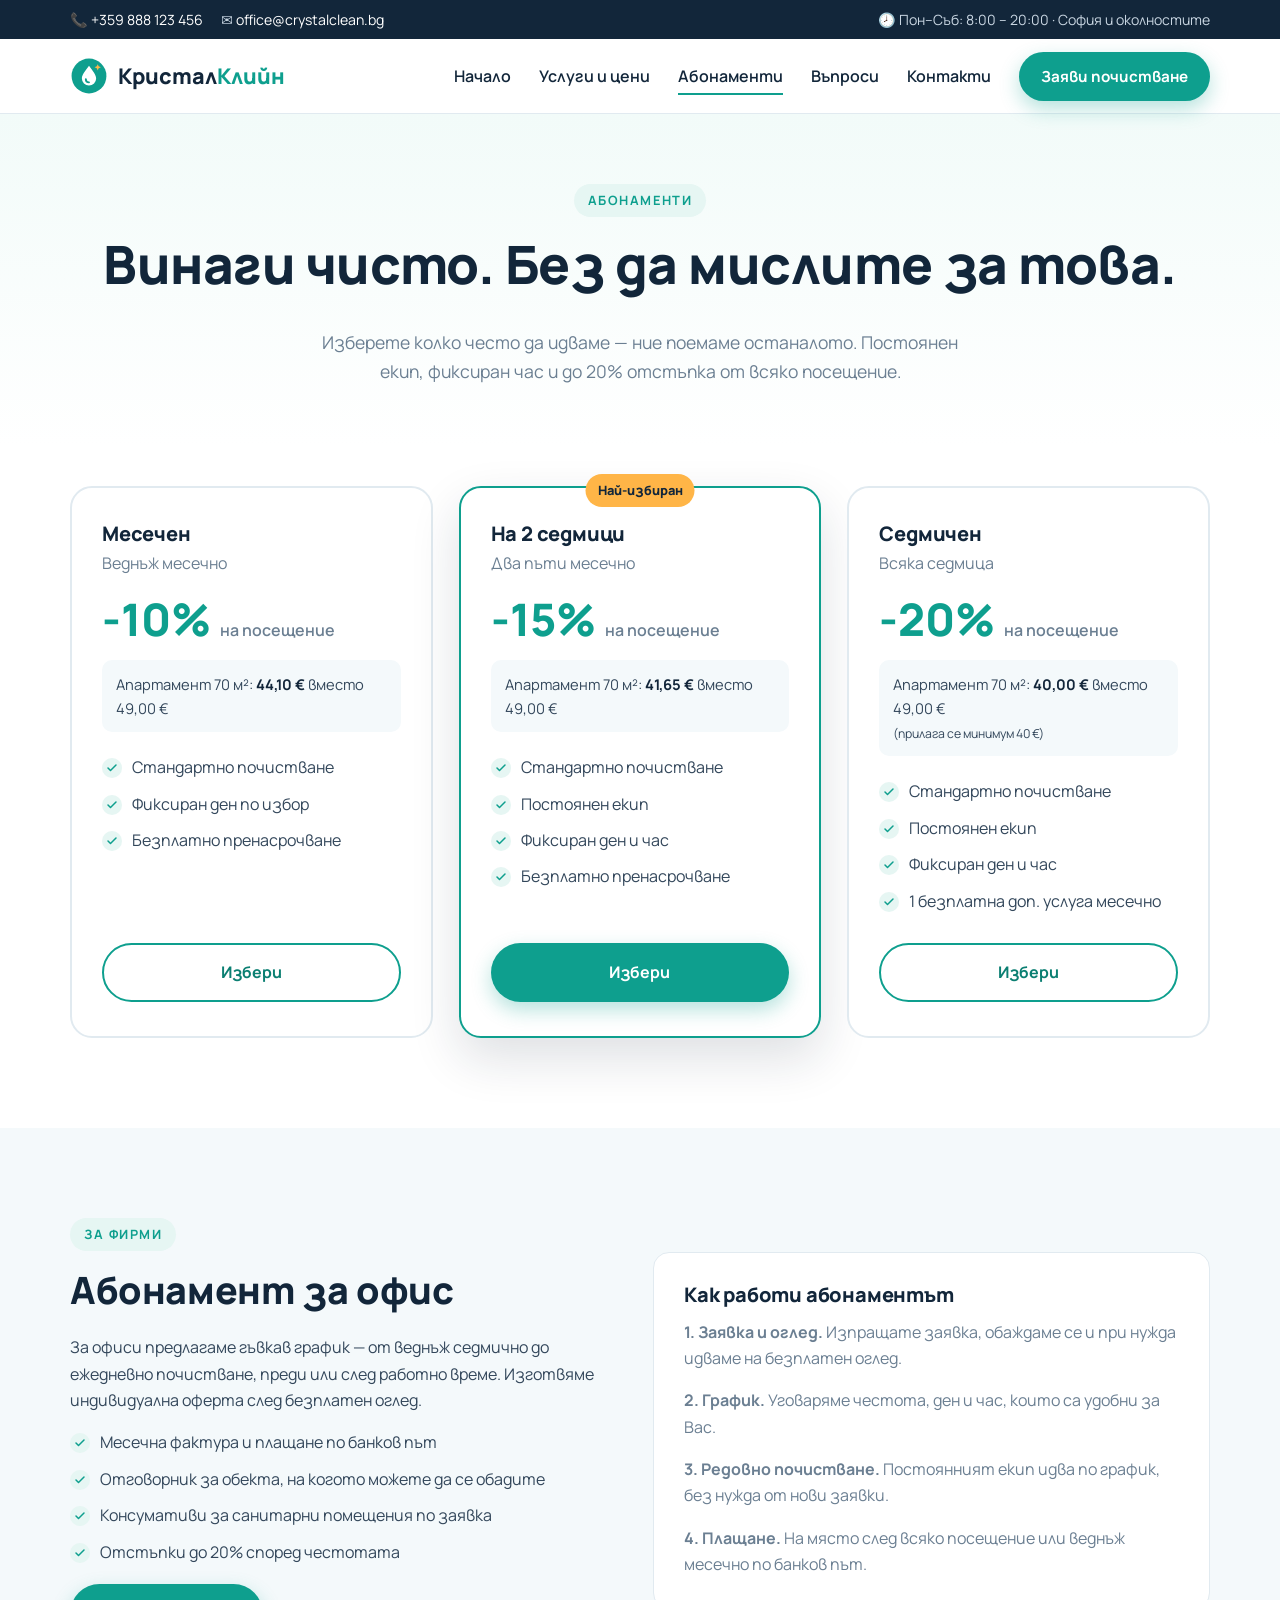
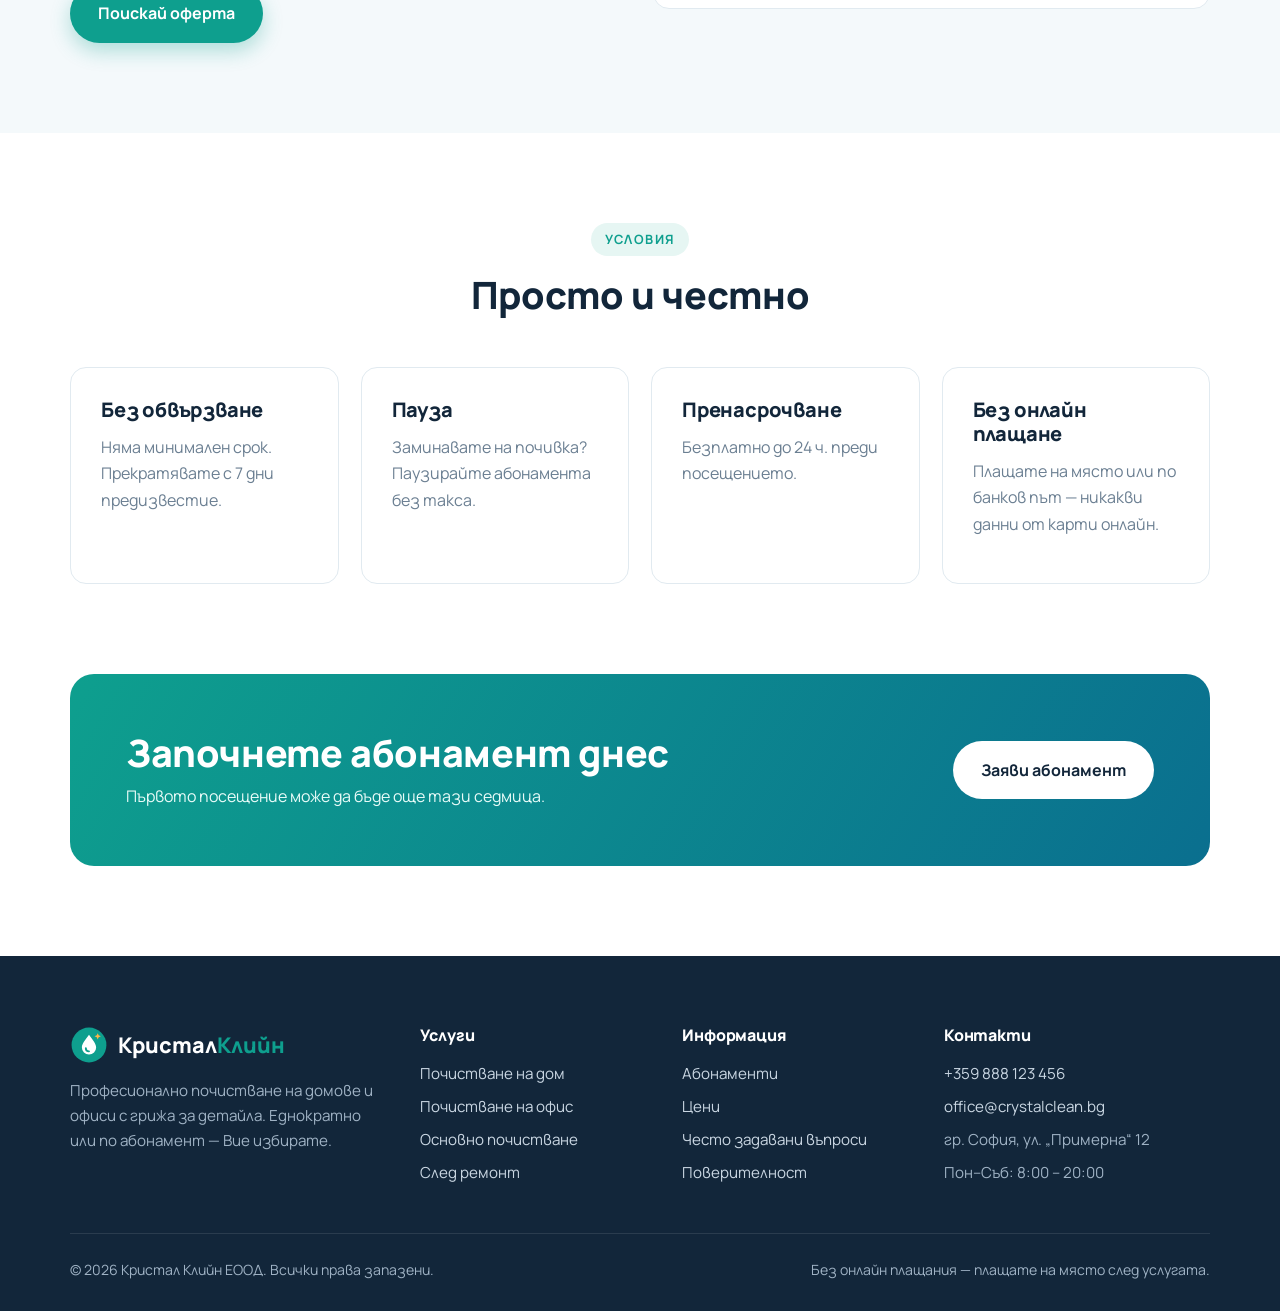
==== abonamenti.html @ 5e2849e8 "Initial site: Кристал Клийн cleaning website Co-Authored-By: Claude Opus 5.5 <noreply@anthropic.com>" ====
<!doctype html>
<html lang="bg">
<head>
  <meta charset="utf-8">
  <meta name="viewport" content="width=device-width, initial-scale=1">
  <title>Абонаментно почистване — Кристал Клийн</title>
  <meta name="description" content="Абонаментно почистване на дом и офис — седмично, на 2 седмици или месечно с до 20% отстъпка. Без дългосрочен договор.">
  <link rel="icon" href="favicon.svg" type="image/svg+xml">
  <link rel="preconnect" href="https://fonts.googleapis.com">
  <link rel="preconnect" href="https://fonts.gstatic.com" crossorigin>
  <link href="https://fonts.googleapis.com/css2?family=Manrope:wght@400;600;700;800&display=swap" rel="stylesheet">
  <link rel="stylesheet" href="css/style.css">
</head>
<body>
  <div id="site-header"></div>

  <main>
    <section class="page-hero">
      <div class="container">
        <span class="eyebrow">Абонаменти</span>
        <h1>Винаги чисто. Без да мислите за това.</h1>
        <p>Изберете колко често да идваме — ние поемаме останалото. Постоянен екип, фиксиран час и до 20% отстъпка от всяко посещение.</p>
      </div>
    </section>

    <!-- ПЛАНОВЕ -->
    <section class="section" style="padding-top:40px">
      <div class="container">
        <div class="grid-3">
          <div class="plan reveal">
            <h3>Месечен</h3>
            <p class="plan-sub">Веднъж месечно</p>
            <div class="discount">-10% <small>на посещение</small></div>
            <div class="example">Апартамент 70 м²: <strong>44,10 €</strong> вместо 49,00 €</div>
            <ul class="check-list">
              <li>Стандартно почистване</li>
              <li>Фиксиран ден по избор</li>
              <li>Безплатно пренасрочване</li>
            </ul>
            <a href="zayavka.html?mode=subscription&amp;plan=monthly" class="btn btn-outline btn-block">Избери</a>
          </div>
          <div class="plan featured reveal">
            <span class="ribbon">Най-избиран</span>
            <h3>На 2 седмици</h3>
            <p class="plan-sub">Два пъти месечно</p>
            <div class="discount">-15% <small>на посещение</small></div>
            <div class="example">Апартамент 70 м²: <strong>41,65 €</strong> вместо 49,00 €</div>
            <ul class="check-list">
              <li>Стандартно почистване</li>
              <li>Постоянен екип</li>
              <li>Фиксиран ден и час</li>
              <li>Безплатно пренасрочване</li>
            </ul>
            <a href="zayavka.html?mode=subscription&amp;plan=biweekly" class="btn btn-primary btn-block">Избери</a>
          </div>
          <div class="plan reveal">
            <h3>Седмичен</h3>
            <p class="plan-sub">Всяка седмица</p>
            <div class="discount">-20% <small>на посещение</small></div>
            <div class="example">Апартамент 70 м²: <strong>40,00 €</strong> вместо 49,00 €<br><small>(прилага се минимум 40 €)</small></div>
            <ul class="check-list">
              <li>Стандартно почистване</li>
              <li>Постоянен екип</li>
              <li>Фиксиран ден и час</li>
              <li>1 безплатна доп. услуга месечно</li>
            </ul>
            <a href="zayavka.html?mode=subscription&amp;plan=weekly" class="btn btn-outline btn-block">Избери</a>
          </div>
        </div>
      </div>
    </section>

    <!-- ОФИС АБОНАМЕНТ -->
    <section class="section section-soft">
      <div class="container grid-2" style="align-items:center">
        <div class="reveal">
          <span class="eyebrow">За фирми</span>
          <h2>Абонамент за офис</h2>
          <p>За офиси предлагаме гъвкав график — от веднъж седмично до ежедневно почистване, преди или след работно време. Изготвяме индивидуална оферта след безплатен оглед.</p>
          <ul class="check-list">
            <li>Месечна фактура и плащане по банков път</li>
            <li>Отговорник за обекта, на когото можете да се обадите</li>
            <li>Консумативи за санитарни помещения по заявка</li>
            <li>Отстъпки до 20% според честотата</li>
          </ul>
          <a href="zayavka.html?mode=subscription&amp;property=office" class="btn btn-primary">Поискай оферта</a>
        </div>
        <div class="card reveal">
          <h3>Как работи абонаментът</h3>
          <div class="steps">
            <p><strong>1. Заявка и оглед.</strong> Изпращате заявка, обаждаме се и при нужда идваме на безплатен оглед.</p>
            <p><strong>2. График.</strong> Уговаряме честота, ден и час, които са удобни за Вас.</p>
            <p><strong>3. Редовно почистване.</strong> Постоянният екип идва по график, без нужда от нови заявки.</p>
            <p style="margin:0"><strong>4. Плащане.</strong> На място след всяко посещение или веднъж месечно по банков път.</p>
          </div>
        </div>
      </div>
    </section>

    <!-- УСЛОВИЯ -->
    <section class="section">
      <div class="container">
        <div class="section-head reveal">
          <span class="eyebrow">Условия</span>
          <h2>Просто и честно</h2>
        </div>
        <div class="grid-4">
          <div class="card reveal"><h3>Без обвързване</h3><p>Няма минимален срок. Прекратявате с 7 дни предизвестие.</p></div>
          <div class="card reveal"><h3>Пауза</h3><p>Заминавате на почивка? Паузирайте абонамента без такса.</p></div>
          <div class="card reveal"><h3>Пренасрочване</h3><p>Безплатно до 24 ч. преди посещението.</p></div>
          <div class="card reveal"><h3>Без онлайн плащане</h3><p>Плащате на място или по банков път — никакви данни от карти онлайн.</p></div>
        </div>
      </div>
    </section>

    <section class="section" style="padding-top:0">
      <div class="container">
        <div class="cta reveal">
          <div>
            <h2>Започнете абонамент днес</h2>
            <p>Първото посещение може да бъде още тази седмица.</p>
          </div>
          <div class="cta-actions">
            <a href="zayavka.html?mode=subscription" class="btn btn-light">Заяви абонамент</a>
          </div>
        </div>
      </div>
    </section>
  </main>

  <div id="site-footer"></div>

  <script src="js/config.js"></script>
  <script src="js/main.js"></script>
</body>
</html>
---- css/style.css ----
/* ==========================================================
   Кристал Клийн — основни стилове
   ========================================================== */

:root {
  --primary: #0e9f8e;
  --primary-dark: #0b7f72;
  --primary-light: #e6f6f3;
  --accent: #ffb547;
  --navy: #12263a;
  --text: #33475b;
  --muted: #6b7f92;
  --bg: #ffffff;
  --bg-soft: #f4f9fb;
  --border: #e1eaf0;
  --danger: #d64545;
  --radius: 16px;
  --radius-sm: 10px;
  --shadow: 0 10px 30px rgba(18, 38, 58, 0.08);
  --shadow-lg: 0 20px 50px rgba(18, 38, 58, 0.14);
  --container: 1180px;
}

*,
*::before,
*::after { box-sizing: border-box; }

html { scroll-behavior: smooth; scroll-padding-top: 90px; }

body {
  margin: 0;
  font-family: "Manrope", system-ui, -apple-system, "Segoe UI", Roboto, sans-serif;
  font-size: 16px;
  line-height: 1.65;
  color: var(--text);
  background: var(--bg);
  -webkit-font-smoothing: antialiased;
}

img, svg { display: block; max-width: 100%; }

a { color: var(--primary-dark); text-decoration: none; }
a:hover { text-decoration: underline; }

h1, h2, h3, h4 {
  color: var(--navy);
  line-height: 1.2;
  margin: 0 0 0.6em;
  font-weight: 800;
  letter-spacing: -0.01em;
}
h1 { font-size: clamp(2rem, 4.5vw, 3.3rem); }
h2 { font-size: clamp(1.6rem, 3vw, 2.35rem); }
h3 { font-size: 1.25rem; }
p { margin: 0 0 1em; }

.container {
  width: 100%;
  max-width: var(--container);
  margin: 0 auto;
  padding: 0 20px;
}

.section { padding: 90px 0; }
.section-soft { background: var(--bg-soft); }
.section-head { max-width: 680px; margin: 0 auto 50px; text-align: center; }
.section-head p { color: var(--muted); font-size: 1.08rem; }

.eyebrow {
  display: inline-block;
  font-size: 0.8rem;
  font-weight: 700;
  text-transform: uppercase;
  letter-spacing: 0.12em;
  color: var(--primary);
  background: var(--primary-light);
  padding: 6px 14px;
  border-radius: 999px;
  margin-bottom: 16px;
}

/* ---------- Бутони ---------- */
.btn {
  display: inline-flex;
  align-items: center;
  justify-content: center;
  gap: 8px;
  font: inherit;
  font-weight: 700;
  padding: 14px 26px;
  border-radius: 999px;
  border: 2px solid transparent;
  cursor: pointer;
  transition: transform 0.15s, box-shadow 0.15s, background 0.15s, color 0.15s;
  text-decoration: none !important;
  white-space: nowrap;
}
.btn:hover { transform: translateY(-2px); }
.btn-primary { background: var(--primary); color: #fff; box-shadow: 0 8px 20px rgba(14, 159, 142, 0.3); }
.btn-primary:hover { background: var(--primary-dark); }
.btn-outline { border-color: var(--primary); color: var(--primary-dark); background: transparent; }
.btn-outline:hover { background: var(--primary-light); }
.btn-light { background: #fff; color: var(--navy); }
.btn-sm { padding: 10px 20px; font-size: 0.95rem; }
.btn-block { width: 100%; }
.btn[disabled] { opacity: 0.6; cursor: not-allowed; transform: none; }

/* ---------- Хедър ---------- */
.topbar {
  background: var(--navy);
  color: #c9d6e2;
  font-size: 0.88rem;
}
.topbar .container {
  display: flex;
  justify-content: space-between;
  gap: 16px;
  padding-top: 8px;
  padding-bottom: 8px;
  flex-wrap: wrap;
}
.topbar a { color: #fff; }
.topbar span + span { margin-left: 18px; }

.site-header {
  position: sticky;
  top: 0;
  z-index: 50;
  background: rgba(255, 255, 255, 0.95);
  backdrop-filter: blur(8px);
  border-bottom: 1px solid var(--border);
}
.nav {
  display: flex;
  align-items: center;
  justify-content: space-between;
  height: 74px;
}
.logo {
  display: flex;
  align-items: center;
  gap: 10px;
  font-size: 1.35rem;
  font-weight: 800;
  color: var(--navy);
  text-decoration: none !important;
}
.logo b { color: var(--primary); font-weight: 800; }
.logo svg { width: 38px; height: 38px; }

.nav-links { display: flex; align-items: center; gap: 28px; }
.nav-links a:not(.btn) {
  color: var(--navy);
  font-weight: 600;
  position: relative;
  text-decoration: none;
}
.nav-links a:not(.btn)::after {
  content: "";
  position: absolute;
  left: 0; right: 0; bottom: -6px;
  height: 2px;
  background: var(--primary);
  transform: scaleX(0);
  transition: transform 0.2s;
}
.nav-links a:not(.btn):hover::after,
.nav-links a.active::after { transform: scaleX(1); }

.nav-toggle {
  display: none;
  flex-direction: column;
  gap: 5px;
  background: none;
  border: 0;
  padding: 8px;
  cursor: pointer;
}
.nav-toggle span { width: 26px; height: 3px; border-radius: 2px; background: var(--navy); transition: 0.2s; }

/* ---------- Hero ---------- */
.hero {
  position: relative;
  padding: 80px 0 100px;
  background:
    radial-gradient(circle at 85% 20%, rgba(14, 159, 142, 0.16), transparent 45%),
    radial-gradient(circle at 10% 90%, rgba(255, 181, 71, 0.16), transparent 40%),
    linear-gradient(180deg, #f2fbf9, #fff);
  overflow: hidden;
}
.hero-grid {
  display: grid;
  grid-template-columns: 1.1fr 0.9fr;
  gap: 60px;
  align-items: center;
}
.hero h1 span { color: var(--primary); }
.hero-lead { font-size: 1.15rem; color: var(--muted); max-width: 540px; }
.hero-actions { display: flex; gap: 14px; flex-wrap: wrap; margin: 30px 0 34px; }
.hero-badges { display: flex; gap: 26px; flex-wrap: wrap; }
.hero-badges div { display: flex; align-items: center; gap: 8px; font-weight: 600; color: var(--navy); font-size: 0.95rem; }
.hero-badges svg { width: 22px; height: 22px; color: var(--primary); flex-shrink: 0; }

.hero-card {
  background: #fff;
  border-radius: 24px;
  box-shadow: var(--shadow-lg);
  padding: 34px;
  position: relative;
}
.hero-card h3 { margin-bottom: 6px; }
.hero-card > p { color: var(--muted); font-size: 0.95rem; }
.hero-art {
  position: absolute;
  top: -40px;
  right: -30px;
  width: 120px;
  height: 120px;
  border-radius: 50%;
  background: var(--accent);
  display: grid;
  place-items: center;
  color: var(--navy);
  font-weight: 800;
  text-align: center;
  line-height: 1.15;
  font-size: 0.95rem;
  box-shadow: var(--shadow);
  transform: rotate(10deg);
}
.hero-art strong { display: block; font-size: 1.7rem; }

.quick-choice { display: grid; gap: 12px; margin-top: 20px; }
.quick-choice a {
  display: flex;
  align-items: center;
  gap: 16px;
  padding: 16px 18px;
  border: 2px solid var(--border);
  border-radius: var(--radius-sm);
  color: var(--navy);
  text-decoration: none;
  transition: border-color 0.15s, background 0.15s;
}
.quick-choice a:hover { border-color: var(--primary); background: var(--primary-light); }
.quick-choice .qc-icon {
  width: 46px; height: 46px;
  flex-shrink: 0;
  border-radius: 12px;
  background: var(--primary-light);
  color: var(--primary);
  display: grid;
  place-items: center;
}
.quick-choice .qc-icon svg { width: 24px; height: 24px; }
.quick-choice strong { display: block; }
.quick-choice small { color: var(--muted); }
.quick-choice .arrow { margin-left: auto; color: var(--primary); font-weight: 800; }

/* ---------- Карти ---------- */
.grid-3 { display: grid; grid-template-columns: repeat(3, 1fr); gap: 26px; }
.grid-2 { display: grid; grid-template-columns: repeat(2, 1fr); gap: 26px; }
.grid-4 { display: grid; grid-template-columns: repeat(4, 1fr); gap: 22px; }

.card {
  background: #fff;
  border: 1px solid var(--border);
  border-radius: var(--radius);
  padding: 30px;
  transition: transform 0.2s, box-shadow 0.2s;
}
.card:hover { transform: translateY(-4px); box-shadow: var(--shadow); }
.card p { color: var(--muted); }
.card .icon {
  width: 56px; height: 56px;
  border-radius: 14px;
  background: var(--primary-light);
  color: var(--primary);
  display: grid;
  place-items: center;
  margin-bottom: 20px;
}
.card .icon svg { width: 28px; height: 28px; }
.card .price-tag { font-weight: 800; color: var(--navy); font-size: 1.1rem; }
.card .price-tag span { color: var(--muted); font-weight: 600; font-size: 0.9rem; }

.check-list { list-style: none; padding: 0; margin: 0 0 1.2em; }
.check-list li {
  position: relative;
  padding-left: 30px;
  margin-bottom: 10px;
}
.check-list li::before {
  content: "";
  position: absolute;
  left: 0; top: 4px;
  width: 20px; height: 20px;
  border-radius: 50%;
  background: var(--primary-light) url("data:image/svg+xml,%3Csvg xmlns='http://www.w3.org/2000/svg' viewBox='0 0 24 24' fill='none' stroke='%230e9f8e' stroke-width='3' stroke-linecap='round' stroke-linejoin='round'%3E%3Cpolyline points='20 6 9 17 4 12'/%3E%3C/svg%3E") center / 12px no-repeat;
}

/* Еднократно vs абонамент */
.mode-card {
  border-radius: 22px;
  padding: 40px;
  display: flex;
  flex-direction: column;
}
.mode-card.one-time { background: #fff; border: 2px solid var(--border); }
.mode-card.subscription {
  background: linear-gradient(150deg, var(--primary), #0a6f8f);
  color: #e8fbf8;
  position: relative;
}
.mode-card.subscription h3,
.mode-card.subscription .mode-price { color: #fff; }
.mode-card.subscription .check-list li::before { background-color: rgba(255, 255, 255, 0.2); background-image: url("data:image/svg+xml,%3Csvg xmlns='http://www.w3.org/2000/svg' viewBox='0 0 24 24' fill='none' stroke='white' stroke-width='3' stroke-linecap='round' stroke-linejoin='round'%3E%3Cpolyline points='20 6 9 17 4 12'/%3E%3C/svg%3E"); }
.mode-card h3 { font-size: 1.6rem; }
.mode-card .mode-price { font-size: 1.05rem; font-weight: 700; margin-bottom: 18px; color: var(--navy); }
.mode-card .btn { margin-top: auto; align-self: flex-start; }
.ribbon {
  position: absolute;
  top: 22px; right: 22px;
  background: var(--accent);
  color: var(--navy);
  font-weight: 800;
  font-size: 0.8rem;
  padding: 6px 12px;
  border-radius: 999px;
}

/* ---------- Стъпки ---------- */
.steps { counter-reset: step; }
.step { text-align: center; padding: 10px 14px; }
.step-num {
  width: 64px; height: 64px;
  margin: 0 auto 18px;
  border-radius: 50%;
  background: #fff;
  border: 3px solid var(--primary);
  color: var(--primary);
  font-size: 1.5rem;
  font-weight: 800;
  display: grid;
  place-items: center;
}
.step p { color: var(--muted); }

/* ---------- Статистика ---------- */
.stats {
  background: var(--navy);
  color: #fff;
  border-radius: 24px;
  padding: 44px;
  display: grid;
  grid-template-columns: repeat(4, 1fr);
  gap: 20px;
  text-align: center;
}
.stats strong { display: block; font-size: 2.4rem; color: var(--accent); line-height: 1.1; }
.stats span { color: #b8c7d6; }

/* ---------- Отзиви ---------- */
.testimonial { display: flex; flex-direction: column; }
.testimonial .stars { color: var(--accent); letter-spacing: 3px; margin-bottom: 10px; font-size: 1.1rem; }
.testimonial blockquote { margin: 0 0 20px; font-style: italic; color: var(--text); }
.testimonial .who { margin-top: auto; display: flex; align-items: center; gap: 12px; }
.avatar {
  width: 44px; height: 44px;
  border-radius: 50%;
  background: var(--primary-light);
  color: var(--primary-dark);
  font-weight: 800;
  display: grid;
  place-items: center;
}
.testimonial .who small { display: block; color: var(--muted); }

/* ---------- FAQ ---------- */
.faq { max-width: 820px; margin: 0 auto; }
.faq details {
  background: #fff;
  border: 1px solid var(--border);
  border-radius: var(--radius-sm);
  margin-bottom: 12px;
  overflow: hidden;
}
.faq summary {
  cursor: pointer;
  padding: 20px 56px 20px 24px;
  font-weight: 700;
  color: var(--navy);
  list-style: none;
  position: relative;
}
.faq summary::-webkit-details-marker { display: none; }
.faq summary::after {
  content: "+";
  position: absolute;
  right: 22px; top: 50%;
  transform: translateY(-50%);
  font-size: 1.6rem;
  color: var(--primary);
  font-weight: 400;
  transition: transform 0.2s;
}
.faq details[open] summary::after { transform: translateY(-50%) rotate(45deg); }
.faq details p { padding: 0 24px 20px; margin: 0; color: var(--muted); }

/* ---------- CTA ---------- */
.cta {
  background: linear-gradient(120deg, var(--primary), #0a6f8f);
  border-radius: 24px;
  padding: 56px;
  color: #e8fbf8;
  display: flex;
  justify-content: space-between;
  align-items: center;
  gap: 30px;
  flex-wrap: wrap;
}
.cta h2 { color: #fff; margin-bottom: 8px; }
.cta p { margin: 0; }
.cta-actions { display: flex; gap: 12px; flex-wrap: wrap; }
.cta .btn-outline { border-color: #fff; color: #fff; }
.cta .btn-outline:hover { background: rgba(255, 255, 255, 0.12); }

/* ---------- Page hero ---------- */
.page-hero {
  padding: 70px 0 60px;
  background: linear-gradient(180deg, #f2fbf9, #fff);
  text-align: center;
}
.page-hero p { color: var(--muted); font-size: 1.1rem; max-width: 680px; margin: 0 auto; }

/* ---------- Ценови таблици ---------- */
.table-wrap { overflow-x: auto; border-radius: var(--radius); border: 1px solid var(--border); background: #fff; }
.price-table { width: 100%; border-collapse: collapse; min-width: 560px; }
.price-table th,
.price-table td { padding: 16px 20px; text-align: left; border-bottom: 1px solid var(--border); }
.price-table th { background: var(--bg-soft); color: var(--navy); font-size: 0.9rem; text-transform: uppercase; letter-spacing: 0.04em; }
.price-table tr:last-child td { border-bottom: 0; }
.price-table td:last-child { font-weight: 800; color: var(--navy); white-space: nowrap; }
.price-table small { display: block; color: var(--muted); }

.note {
  display: flex;
  gap: 14px;
  align-items: flex-start;
  background: #fff8ea;
  border: 1px solid #ffe2ad;
  border-radius: var(--radius-sm);
  padding: 18px 20px;
  color: #6a4b12;
}
.note svg { width: 24px; height: 24px; flex-shrink: 0; color: #d88b0b; }
.note p { margin: 0; }
.note.info { background: var(--primary-light); border-color: #bfe8e1; color: #0b5a51; }
.note.info svg { color: var(--primary); }

/* ---------- Абонаментни планове ---------- */
.plan {
  background: #fff;
  border: 2px solid var(--border);
  border-radius: 22px;
  padding: 34px 30px;
  display: flex;
  flex-direction: column;
  position: relative;
}
.plan.featured { border-color: var(--primary); box-shadow: var(--shadow-lg); transform: translateY(-8px); }
.plan .ribbon { top: -14px; right: 50%; transform: translateX(50%); }
.plan h3 { margin-bottom: 4px; }
.plan .plan-sub { color: var(--muted); margin-bottom: 20px; }
.plan .discount {
  font-size: 2.8rem;
  font-weight: 800;
  color: var(--primary);
  line-height: 1;
}
.plan .discount small { font-size: 1rem; color: var(--muted); font-weight: 600; }
.plan .example { background: var(--bg-soft); border-radius: var(--radius-sm); padding: 12px 14px; margin: 18px 0 22px; font-size: 0.92rem; }
.plan .example strong { color: var(--navy); }
.plan .btn { margin-top: auto; }

/* ---------- Форма за заявка ---------- */
.booking-layout {
  display: grid;
  grid-template-columns: 1fr 380px;
  gap: 34px;
  align-items: start;
}
.form-card {
  background: #fff;
  border: 1px solid var(--border);
  border-radius: 22px;
  padding: 36px;
  box-shadow: var(--shadow);
}
.form-section { border: 0; padding: 0; margin: 0 0 32px; }
.form-section legend {
  font-size: 1.15rem;
  font-weight: 800;
  color: var(--navy);
  margin-bottom: 16px;
  display: flex;
  align-items: center;
  gap: 10px;
  padding: 0;
}
.form-section legend .n {
  width: 28px; height: 28px;
  border-radius: 50%;
  background: var(--primary);
  color: #fff;
  font-size: 0.9rem;
  display: grid;
  place-items: center;
}

.toggle-group { display: grid; grid-template-columns: repeat(2, 1fr); gap: 12px; }
.toggle-group.cols-3 { grid-template-columns: repeat(3, 1fr); }
.toggle-group label { cursor: pointer; }
.toggle-group input { position: absolute; opacity: 0; pointer-events: none; }
.toggle-group .tg {
  display: block;
  height: 100%;
  border: 2px solid var(--border);
  border-radius: var(--radius-sm);
  padding: 14px 16px;
  transition: border-color 0.15s, background 0.15s;
}
.toggle-group .tg strong { display: block; color: var(--navy); }
.toggle-group .tg small { color: var(--muted); line-height: 1.4; display: block; }
.toggle-group input:checked + .tg { border-color: var(--primary); background: var(--primary-light); }
.toggle-group input:focus-visible + .tg { outline: 3px solid rgba(14, 159, 142, 0.35); outline-offset: 2px; }
.toggle-group input:disabled + .tg { opacity: 0.45; cursor: not-allowed; }

.field-row { display: grid; grid-template-columns: 1fr 1fr; gap: 16px; }
.field { margin-bottom: 16px; }
.field label { display: block; font-weight: 700; color: var(--navy); margin-bottom: 6px; font-size: 0.95rem; }
.field label .req { color: var(--danger); }
.field input,
.field select,
.field textarea {
  width: 100%;
  font: inherit;
  color: var(--navy);
  padding: 12px 14px;
  border: 2px solid var(--border);
  border-radius: var(--radius-sm);
  background: #fff;
  transition: border-color 0.15s;
}
.field textarea { min-height: 110px; resize: vertical; }
.field input:focus,
.field select:focus,
.field textarea:focus { outline: none; border-color: var(--primary); }
.field.invalid input,
.field.invalid select,
.field.invalid textarea { border-color: var(--danger); }
.field .err { display: none; color: var(--danger); font-size: 0.85rem; margin-top: 4px; }
.field.invalid .err { display: block; }
.field .hint { color: var(--muted); font-size: 0.85rem; margin-top: 4px; }

.extras { display: grid; grid-template-columns: 1fr 1fr; gap: 10px; }
.extra,
.field label.extra {
  display: flex;
  margin: 0;
  font-weight: 400;
  align-items: center;
  gap: 10px;
  border: 2px solid var(--border);
  border-radius: var(--radius-sm);
  padding: 10px 14px;
  cursor: pointer;
}
.extra input[type="checkbox"] { width: 18px; height: 18px; accent-color: var(--primary); }
.extra span { flex: 1; color: var(--navy); font-weight: 600; font-size: 0.95rem; }
.extra em { font-style: normal; color: var(--muted); font-size: 0.85rem; white-space: nowrap; }
.extra input[type="number"] {
  width: 60px;
  padding: 4px 6px;
  border: 1px solid var(--border);
  border-radius: 6px;
  font: inherit;
}

.consent { display: flex; gap: 10px; align-items: flex-start; font-size: 0.92rem; margin-bottom: 20px; }
.consent input { margin-top: 5px; width: 18px; height: 18px; accent-color: var(--primary); flex-shrink: 0; }
.consent.invalid { color: var(--danger); }

.hidden { display: none !important; }

/* Обобщение */
.summary {
  position: sticky;
  top: 100px;
  background: var(--navy);
  color: #c9d6e2;
  border-radius: 22px;
  padding: 30px;
}
.summary h3 { color: #fff; }
.summary dl { margin: 0 0 20px; }
.summary .row { display: flex; justify-content: space-between; gap: 12px; padding: 8px 0; border-bottom: 1px dashed rgba(255, 255, 255, 0.12); font-size: 0.95rem; }
.summary dt { color: #9fb2c4; }
.summary dd { margin: 0; color: #fff; font-weight: 600; text-align: right; }
.summary .total { margin: 20px 0 6px; }
.summary .total span { display: block; font-size: 0.9rem; color: #9fb2c4; }
.summary .total strong { font-size: 2.2rem; color: var(--accent); line-height: 1.2; }
.summary .monthly { color: #fff; font-weight: 600; }
.summary .small { font-size: 0.82rem; color: #8ea2b6; margin-top: 16px; }
.summary .pay-box {
  margin-top: 20px;
  background: rgba(255, 255, 255, 0.06);
  border-radius: var(--radius-sm);
  padding: 14px 16px;
  font-size: 0.9rem;
}
.summary .pay-box strong { color: #fff; display: block; margin-bottom: 4px; }

.success-box {
  text-align: center;
  padding: 40px 20px;
}
.success-box .big-check {
  width: 84px; height: 84px;
  border-radius: 50%;
  background: var(--primary-light);
  color: var(--primary);
  margin: 0 auto 20px;
  display: grid;
  place-items: center;
}
.success-box .big-check svg { width: 44px; height: 44px; }

/* ---------- Контакти ---------- */
.contact-grid { display: grid; grid-template-columns: repeat(4, 1fr); gap: 22px; }
.contact-item { text-align: center; }
.contact-item .icon { margin: 0 auto 16px; }
.contact-item a,
.contact-item strong { color: var(--navy); font-weight: 700; }

/* ---------- Footer ---------- */
.site-footer {
  background: var(--navy);
  color: #9fb2c4;
  padding: 70px 0 30px;
  font-size: 0.95rem;
}
.footer-grid {
  display: grid;
  grid-template-columns: 1.4fr 1fr 1fr 1.2fr;
  gap: 40px;
  margin-bottom: 40px;
}
.site-footer .logo { color: #fff; margin-bottom: 14px; }
.site-footer h4 { color: #fff; font-size: 1rem; margin-bottom: 16px; }
.site-footer ul { list-style: none; padding: 0; margin: 0; }
.site-footer li { margin-bottom: 8px; }
.site-footer a { color: #c9d6e2; }
.site-footer a:hover { color: #fff; }
.footer-bottom {
  border-top: 1px solid rgba(255, 255, 255, 0.1);
  padding-top: 24px;
  display: flex;
  justify-content: space-between;
  gap: 16px;
  flex-wrap: wrap;
  font-size: 0.88rem;
}

/* ---------- Текстова страница ---------- */
.prose { max-width: 780px; margin: 0 auto; }
.prose h2 { font-size: 1.4rem; margin-top: 1.6em; }

/* ---------- Анимации ---------- */
.reveal { opacity: 0; transform: translateY(24px); transition: opacity 0.6s, transform 0.6s; }
.reveal.visible { opacity: 1; transform: none; }
@media (prefers-reduced-motion: reduce) {
  .reveal { opacity: 1; transform: none; transition: none; }
  html { scroll-behavior: auto; }
}

/* ---------- Адаптивност ---------- */
@media (max-width: 1024px) {
  .grid-4, .contact-grid { grid-template-columns: repeat(2, 1fr); }
  .stats { grid-template-columns: repeat(2, 1fr); }
  .footer-grid { grid-template-columns: 1fr 1fr; }
  .booking-layout { grid-template-columns: 1fr; }
  .summary { position: static; }
}

@media (max-width: 900px) {
  .nav-toggle { display: flex; }
  .nav-links {
    position: absolute;
    top: 74px; left: 0; right: 0;
    flex-direction: column;
    align-items: stretch;
    gap: 0;
    background: #fff;
    border-bottom: 1px solid var(--border);
    padding: 10px 20px 20px;
    box-shadow: var(--shadow);
    display: none;
  }
  .nav-links.open { display: flex; }
  .nav-links a:not(.btn) { padding: 12px 0; border-bottom: 1px solid var(--border); }
  .nav-links a:not(.btn)::after { display: none; }
  .nav-links .btn { margin-top: 14px; }
  .nav-toggle[aria-expanded="true"] span:nth-child(1) { transform: translateY(8px) rotate(45deg); }
  .nav-toggle[aria-expanded="true"] span:nth-child(2) { opacity: 0; }
  .nav-toggle[aria-expanded="true"] span:nth-child(3) { transform: translateY(-8px) rotate(-45deg); }

  .hero-grid, .grid-3, .grid-2 { grid-template-columns: 1fr; }
  .hero { padding: 50px 0 70px; }
  .hero-art { right: 10px; top: -50px; width: 100px; height: 100px; font-size: 0.8rem; }
  .hero-art strong { font-size: 1.4rem; }
  .plan.featured { transform: none; }
  .section { padding: 64px 0; }
}

@media (max-width: 600px) {
  .grid-4, .contact-grid, .stats, .footer-grid { grid-template-columns: 1fr; }
  .field-row, .extras, .toggle-group.cols-3 { grid-template-columns: 1fr; }
  .form-card { padding: 24px 18px; }
  .mode-card, .cta { padding: 30px 22px; }
  .stats { padding: 30px; }
  .topbar .hide-sm { display: none; }
  .hero-card { padding: 26px 20px; }
}
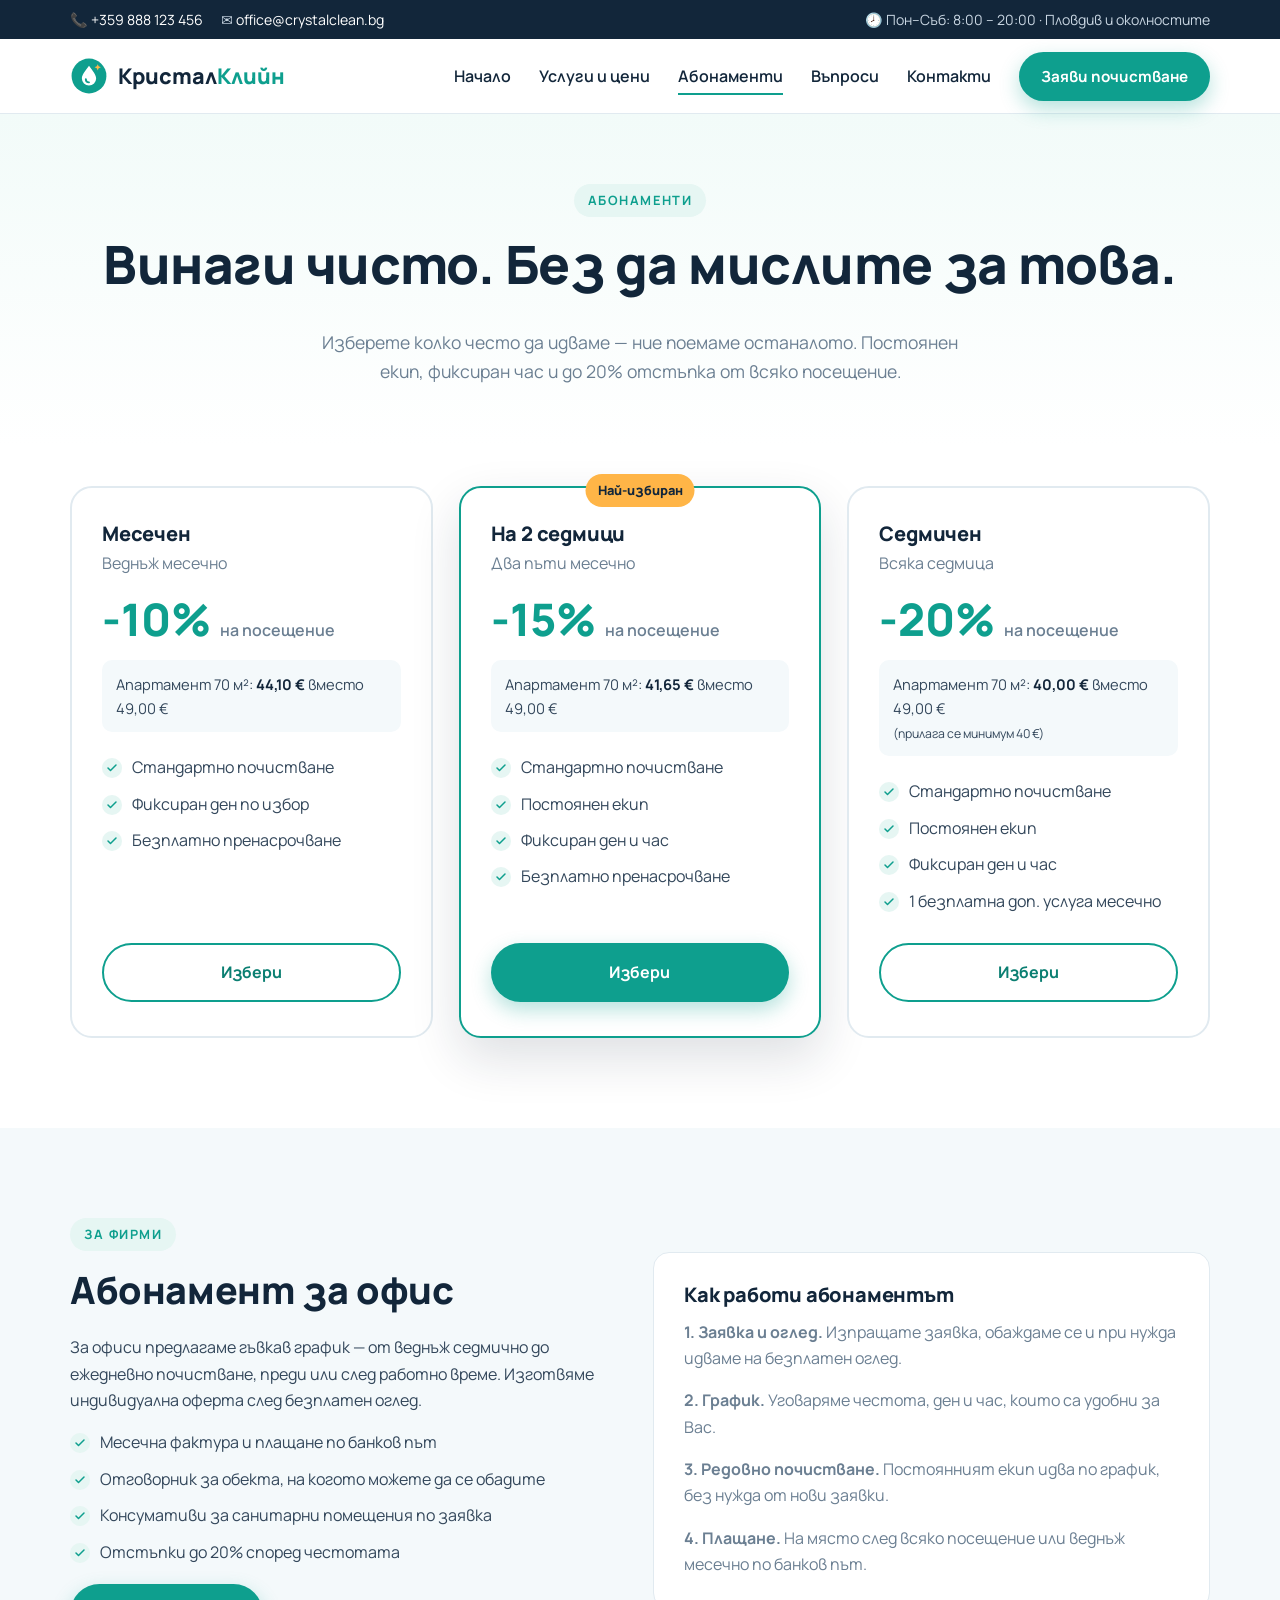
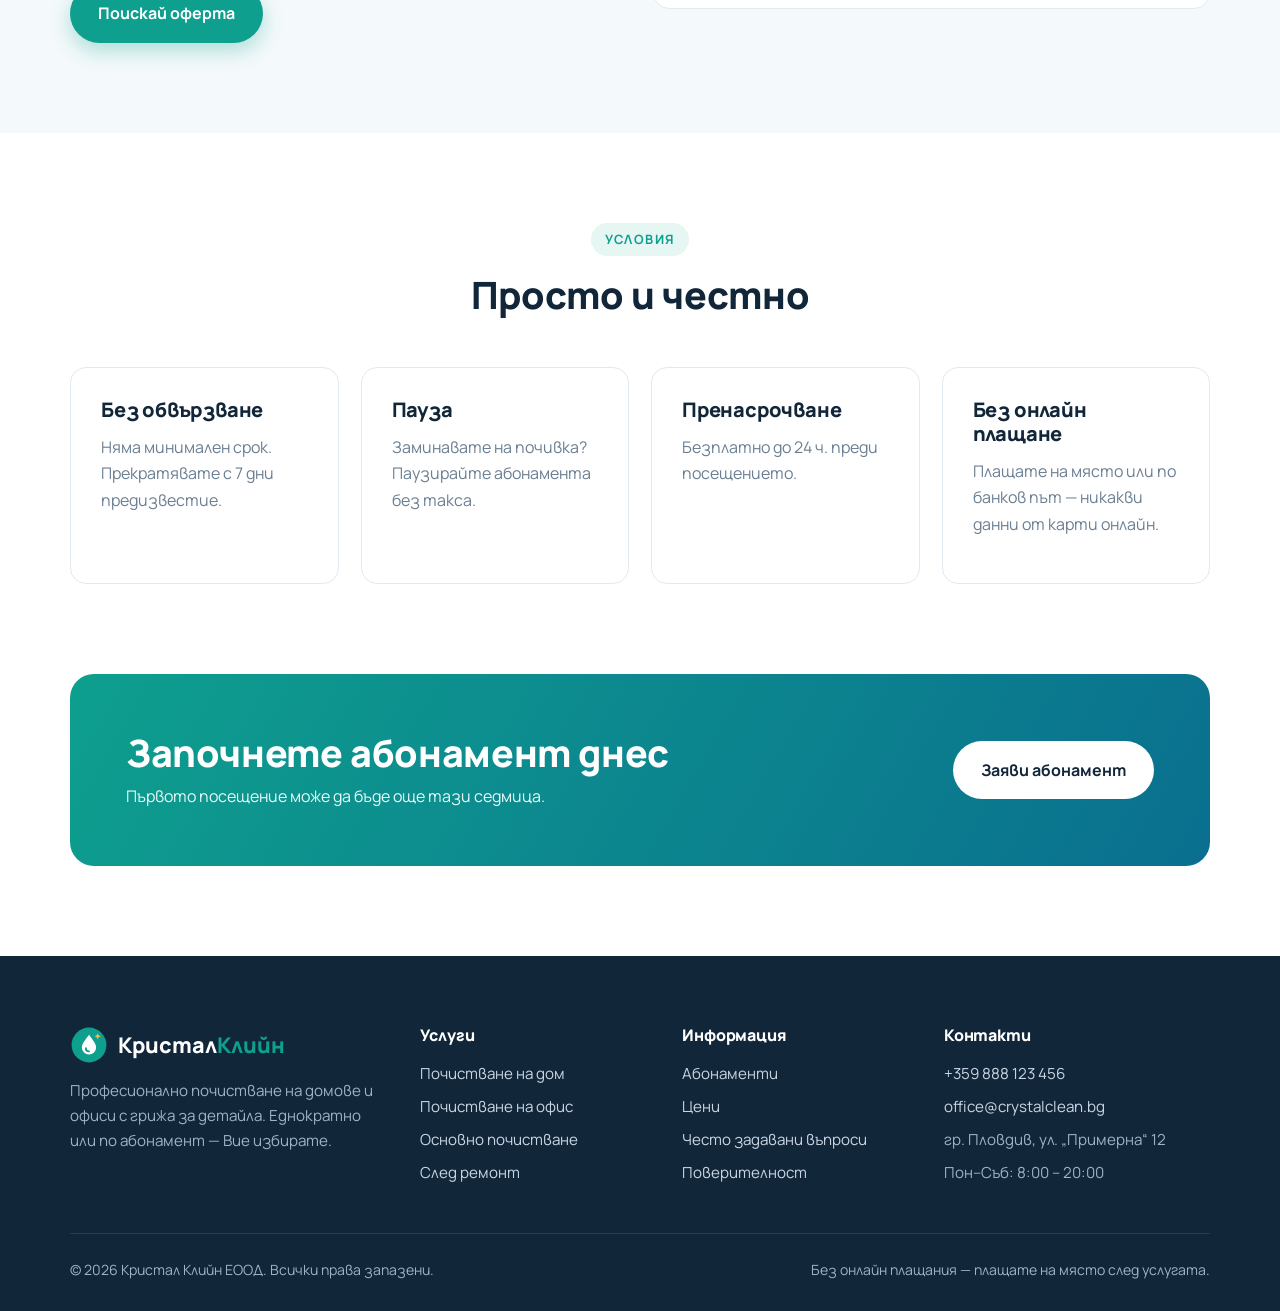
==== commit 656b9352: "Пловдив вместо София: адрес, район на обслужване, заглавия и SEO Co-Authored-By: Claude Opus 5.5 <no" ====
--- a/abonamenti.html
+++ b/abonamenti.html
@@ -3,8 +3,8 @@
 <head>
   <meta charset="utf-8">
   <meta name="viewport" content="width=device-width, initial-scale=1">
-  <title>Абонаментно почистване — Кристал Клийн</title>
-  <meta name="description" content="Абонаментно почистване на дом и офис — седмично, на 2 седмици или месечно с до 20% отстъпка. Без дългосрочен договор.">
+  <title>Абонаментно почистване в Пловдив — Кристал Клийн</title>
+  <meta name="description" content="Абонаментно почистване на дом и офис в Пловдив — седмично, на 2 седмици или месечно с до 20% отстъпка. Без дългосрочен договор.">
   <link rel="icon" href="favicon.svg" type="image/svg+xml">
   <link rel="preconnect" href="https://fonts.googleapis.com">
   <link rel="preconnect" href="https://fonts.gstatic.com" crossorigin>
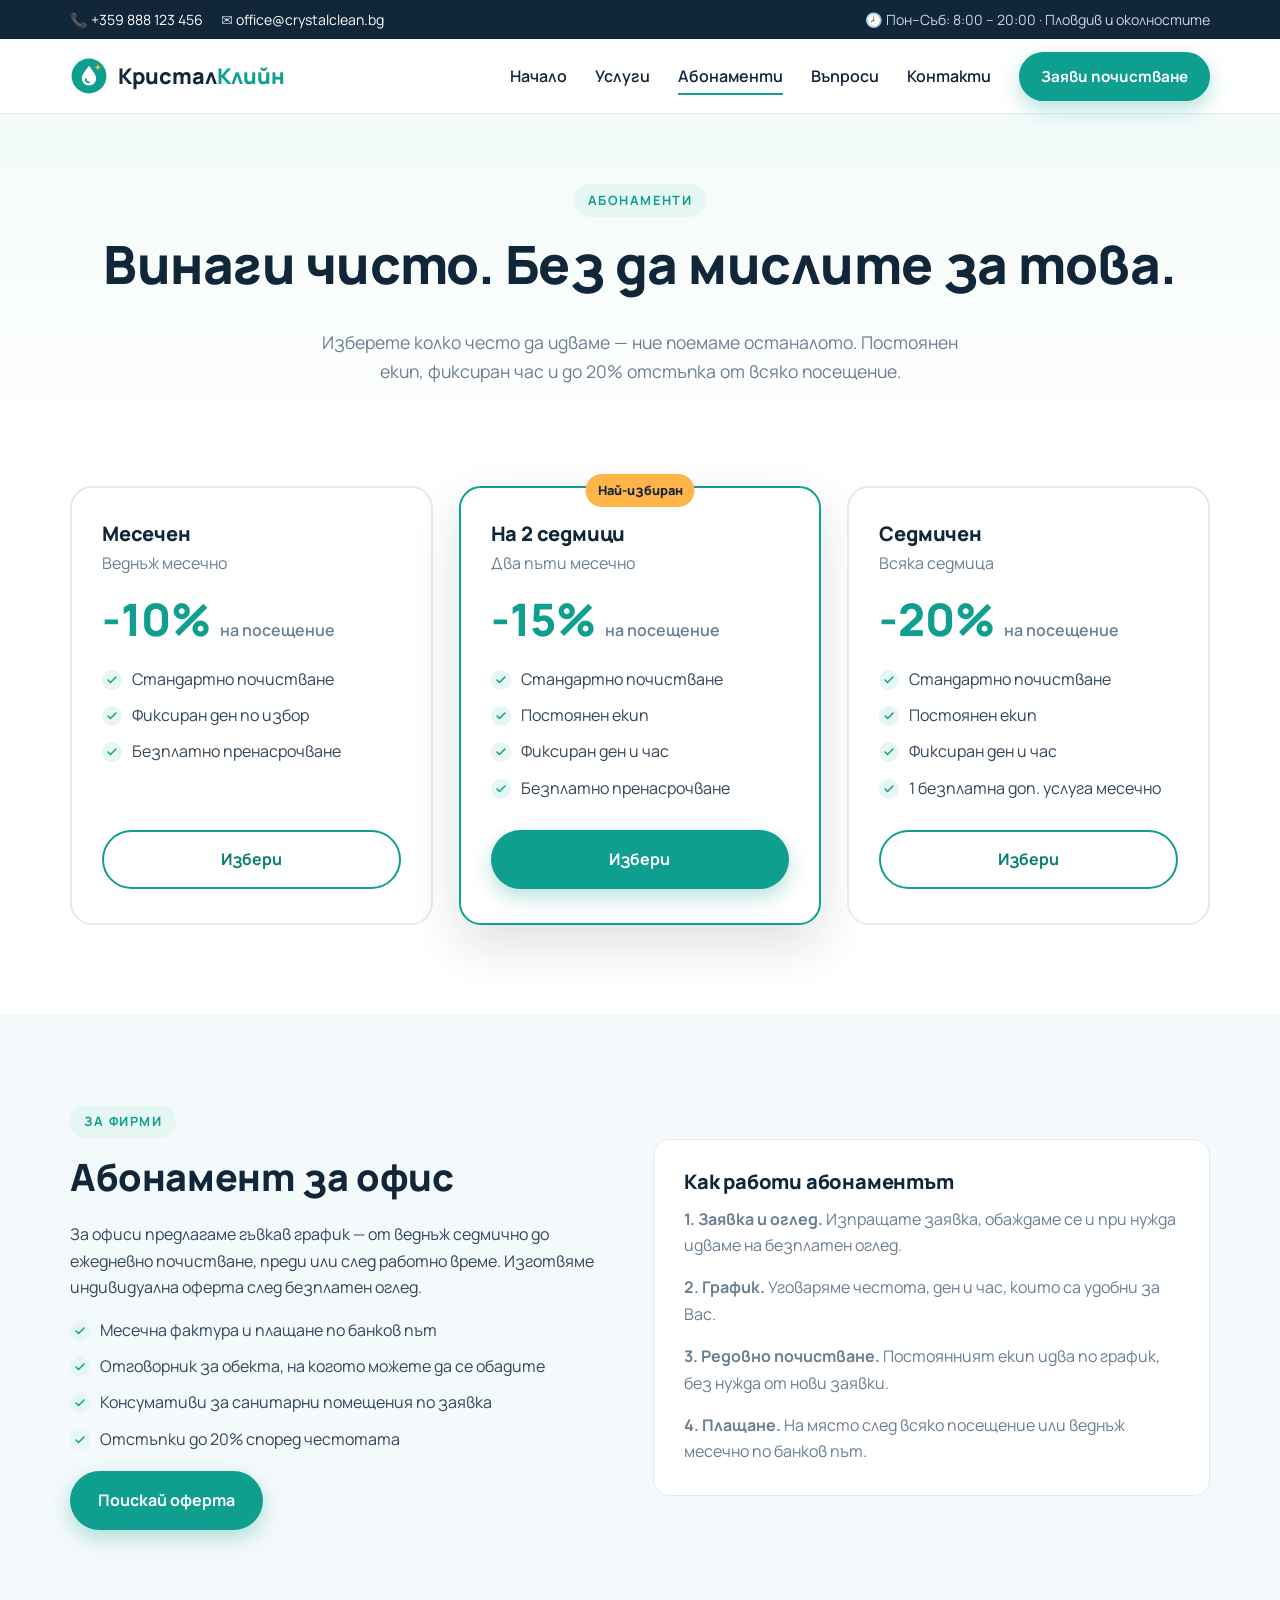
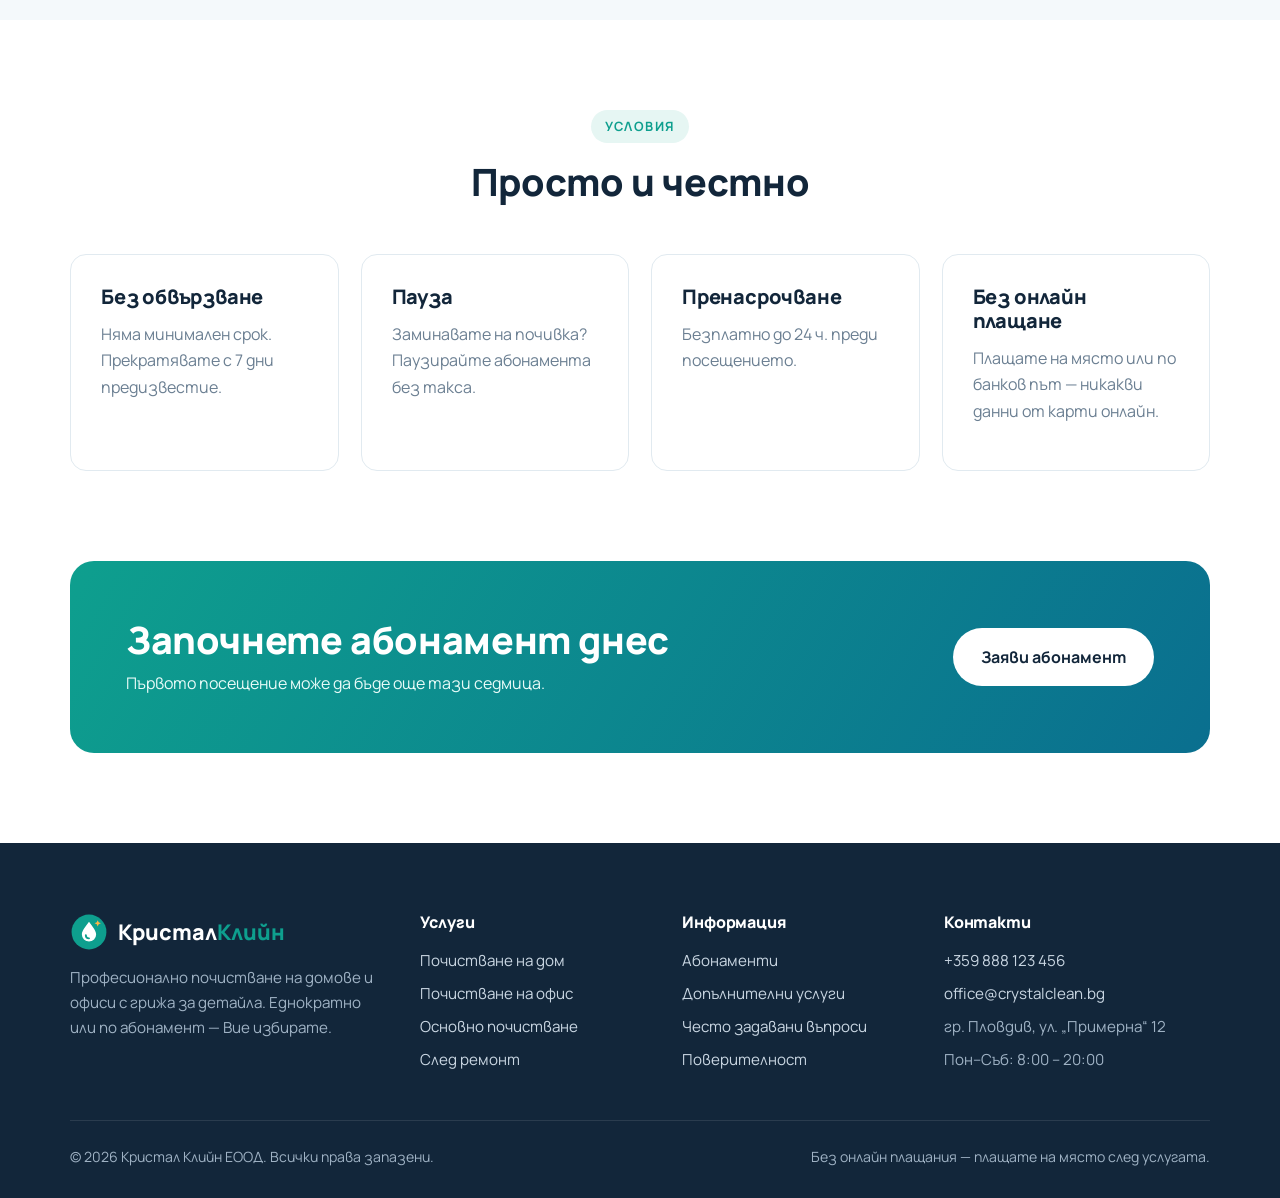
==== commit bc9b981d: "Премахнати всички цени — индивидуална оферта по телефона Co-Authored-By: Claude Opus 5.5 <noreply@an" ====
--- a/abonamenti.html
+++ b/abonamenti.html
@@ -31,7 +31,6 @@
             <h3>Месечен</h3>
             <p class="plan-sub">Веднъж месечно</p>
             <div class="discount">-10% <small>на посещение</small></div>
-            <div class="example">Апартамент 70 м²: <strong>44,10 €</strong> вместо 49,00 €</div>
             <ul class="check-list">
               <li>Стандартно почистване</li>
               <li>Фиксиран ден по избор</li>
@@ -44,7 +43,6 @@
             <h3>На 2 седмици</h3>
             <p class="plan-sub">Два пъти месечно</p>
             <div class="discount">-15% <small>на посещение</small></div>
-            <div class="example">Апартамент 70 м²: <strong>41,65 €</strong> вместо 49,00 €</div>
             <ul class="check-list">
               <li>Стандартно почистване</li>
               <li>Постоянен екип</li>
@@ -57,7 +55,6 @@
             <h3>Седмичен</h3>
             <p class="plan-sub">Всяка седмица</p>
             <div class="discount">-20% <small>на посещение</small></div>
-            <div class="example">Апартамент 70 м²: <strong>40,00 €</strong> вместо 49,00 €<br><small>(прилага се минимум 40 €)</small></div>
             <ul class="check-list">
               <li>Стандартно почистване</li>
               <li>Постоянен екип</li>
--- a/css/style.css
+++ b/css/style.css
@@ -477,10 +477,9 @@
   font-weight: 800;
   color: var(--primary);
   line-height: 1;
+  margin-bottom: 24px;
 }
 .plan .discount small { font-size: 1rem; color: var(--muted); font-weight: 600; }
-.plan .example { background: var(--bg-soft); border-radius: var(--radius-sm); padding: 12px 14px; margin: 18px 0 22px; font-size: 0.92rem; }
-.plan .example strong { color: var(--navy); }
 .plan .btn { margin-top: auto; }
 
 /* ---------- Форма за заявка ---------- */
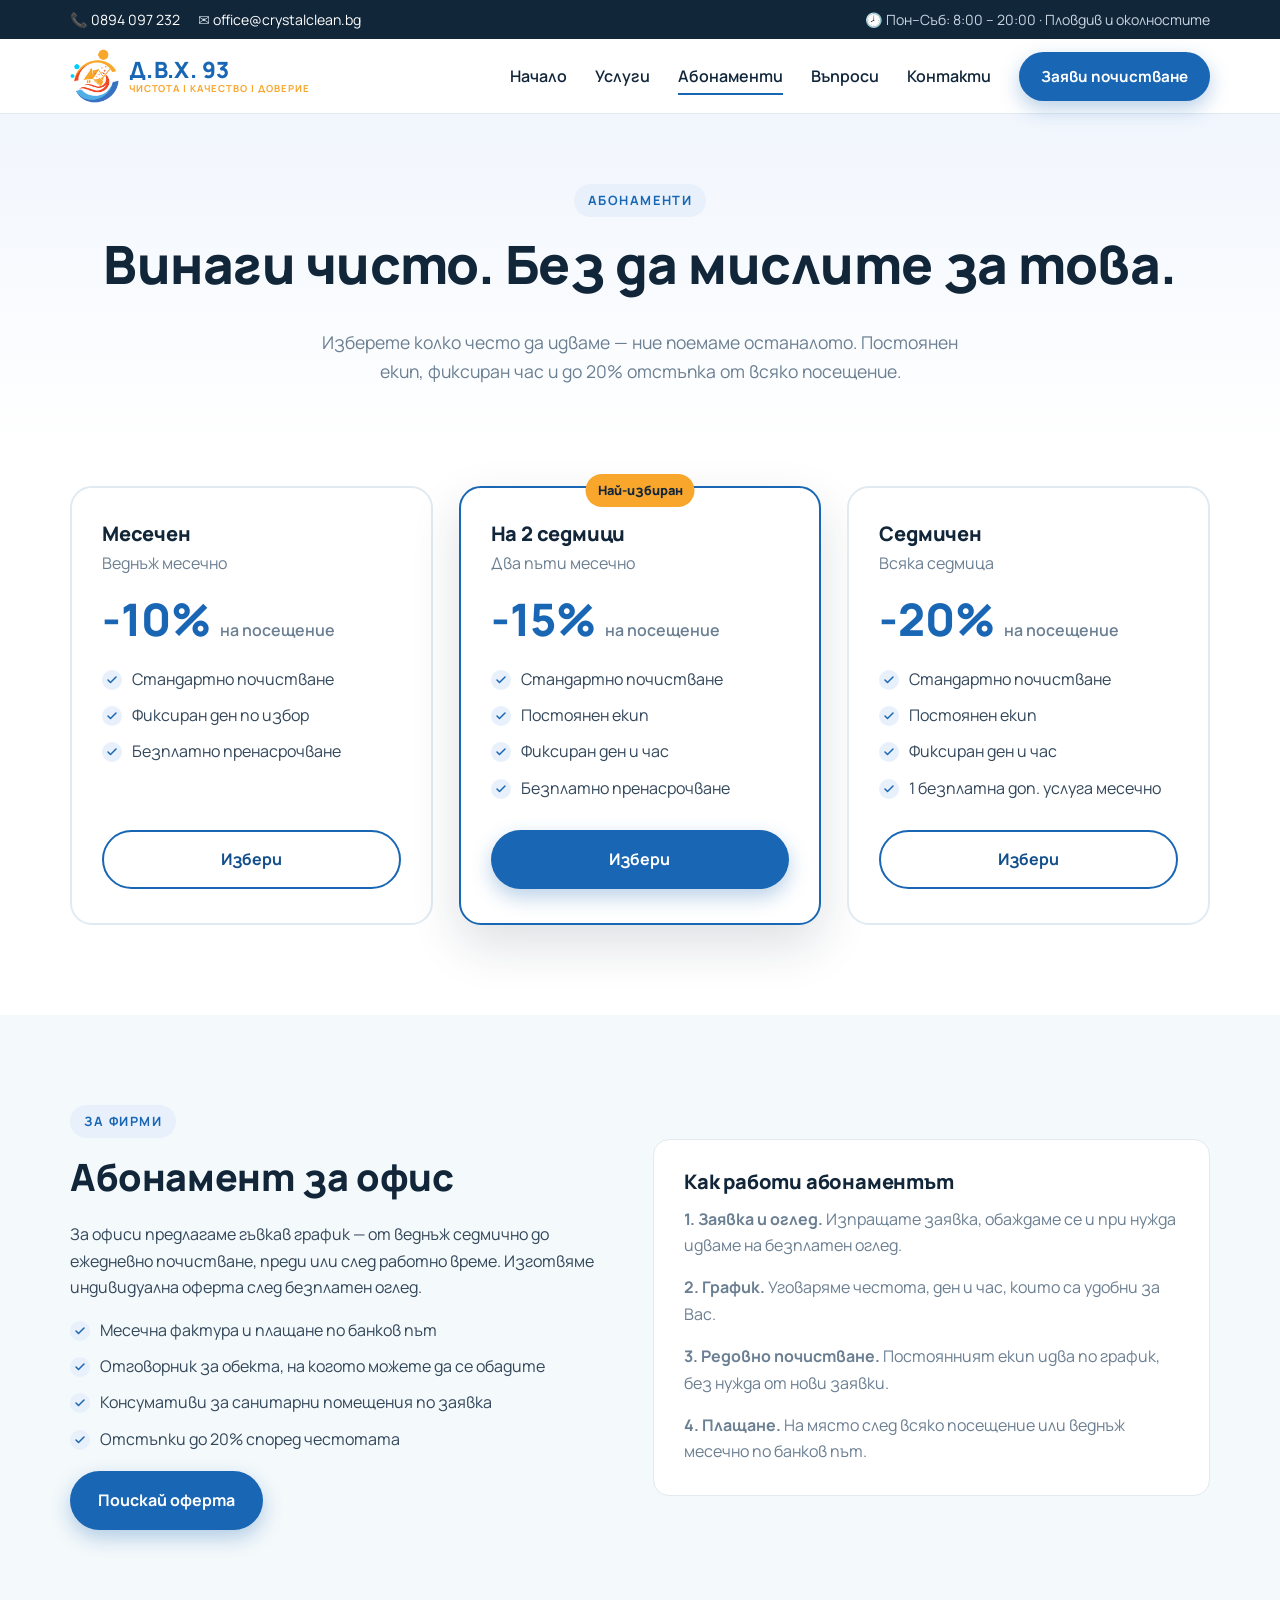
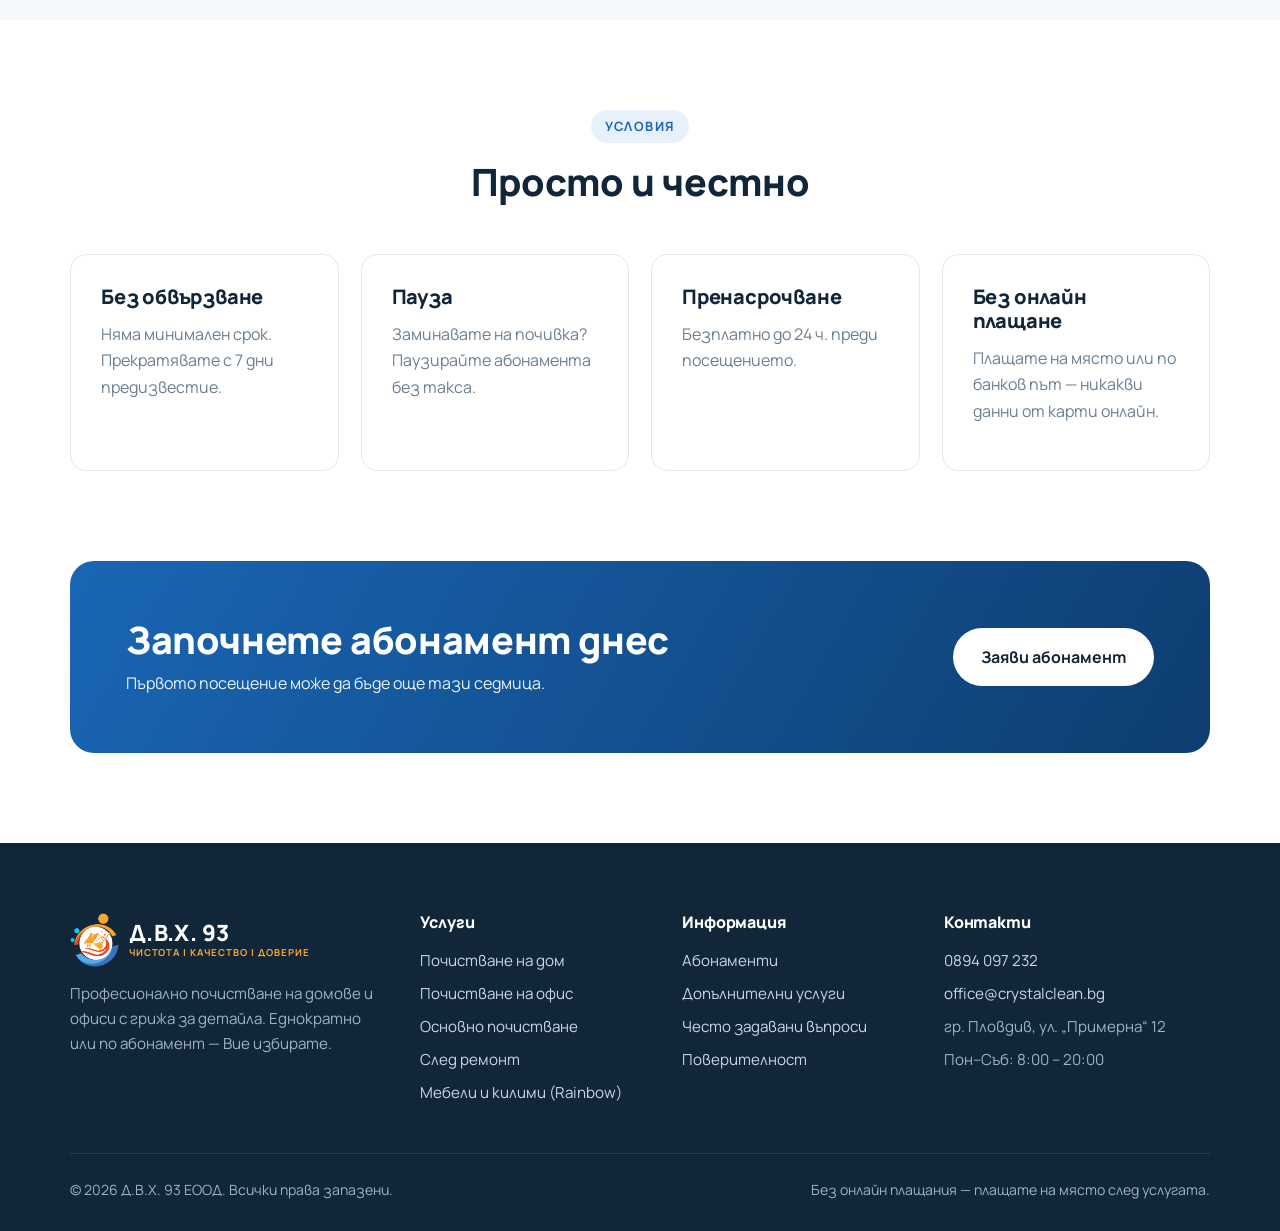
==== commit 58f5cf27: "Бранд Д.В.Х. 93: лого, име, телефон, цветове; лого в офертата Co-Authored-By: Claude Opus 5.5 <norep" ====
--- a/abonamenti.html
+++ b/abonamenti.html
@@ -3,9 +3,10 @@
 <head>
   <meta charset="utf-8">
   <meta name="viewport" content="width=device-width, initial-scale=1">
-  <title>Абонаментно почистване в Пловдив — Кристал Клийн</title>
+  <title>Абонаментно почистване в Пловдив — Д.В.Х. 93</title>
   <meta name="description" content="Абонаментно почистване на дом и офис в Пловдив — седмично, на 2 седмици или месечно с до 20% отстъпка. Без дългосрочен договор.">
-  <link rel="icon" href="favicon.svg" type="image/svg+xml">
+  <link rel="icon" href="img/favicon-64.png" type="image/png">
+  <link rel="apple-touch-icon" href="img/apple-touch-icon.png">
   <link rel="preconnect" href="https://fonts.googleapis.com">
   <link rel="preconnect" href="https://fonts.gstatic.com" crossorigin>
   <link href="https://fonts.googleapis.com/css2?family=Manrope:wght@400;600;700;800&display=swap" rel="stylesheet">
--- a/css/style.css
+++ b/css/style.css
@@ -1,12 +1,12 @@
 /* ==========================================================
-   Кристал Клийн — основни стилове
+   Д.В.Х. 93 — основни стилове
    ========================================================== */
 
 :root {
-  --primary: #0e9f8e;
-  --primary-dark: #0b7f72;
-  --primary-light: #e6f6f3;
-  --accent: #ffb547;
+  --primary: #1966b4;
+  --primary-dark: #124f8c;
+  --primary-light: #e8f1fb;
+  --accent: #f8a62c;
   --navy: #12263a;
   --text: #33475b;
   --muted: #6b7f92;
@@ -96,7 +96,7 @@
   white-space: nowrap;
 }
 .btn:hover { transform: translateY(-2px); }
-.btn-primary { background: var(--primary); color: #fff; box-shadow: 0 8px 20px rgba(14, 159, 142, 0.3); }
+.btn-primary { background: var(--primary); color: #fff; box-shadow: 0 8px 20px rgba(25, 102, 180, 0.3); }
 .btn-primary:hover { background: var(--primary-dark); }
 .btn-outline { border-color: var(--primary); color: var(--primary-dark); background: transparent; }
 .btn-outline:hover { background: var(--primary-light); }
@@ -183,9 +183,9 @@
   position: relative;
   padding: 80px 0 100px;
   background:
-    radial-gradient(circle at 85% 20%, rgba(14, 159, 142, 0.16), transparent 45%),
+    radial-gradient(circle at 85% 20%, rgba(25, 102, 180, 0.16), transparent 45%),
     radial-gradient(circle at 10% 90%, rgba(255, 181, 71, 0.16), transparent 40%),
-    linear-gradient(180deg, #f2fbf9, #fff);
+    linear-gradient(180deg, #f1f6fd, #fff);
   overflow: hidden;
 }
 .hero-grid {
@@ -296,7 +296,7 @@
   left: 0; top: 4px;
   width: 20px; height: 20px;
   border-radius: 50%;
-  background: var(--primary-light) url("data:image/svg+xml,%3Csvg xmlns='http://www.w3.org/2000/svg' viewBox='0 0 24 24' fill='none' stroke='%230e9f8e' stroke-width='3' stroke-linecap='round' stroke-linejoin='round'%3E%3Cpolyline points='20 6 9 17 4 12'/%3E%3C/svg%3E") center / 12px no-repeat;
+  background: var(--primary-light) url("data:image/svg+xml,%3Csvg xmlns='http://www.w3.org/2000/svg' viewBox='0 0 24 24' fill='none' stroke='%231966b4' stroke-width='3' stroke-linecap='round' stroke-linejoin='round'%3E%3Cpolyline points='20 6 9 17 4 12'/%3E%3C/svg%3E") center / 12px no-repeat;
 }
 
 /* Еднократно vs абонамент */
@@ -308,8 +308,8 @@
 }
 .mode-card.one-time { background: #fff; border: 2px solid var(--border); }
 .mode-card.subscription {
-  background: linear-gradient(150deg, var(--primary), #0a6f8f);
-  color: #e8fbf8;
+  background: linear-gradient(150deg, var(--primary), #0e3d70);
+  color: #eaf3fd;
   position: relative;
 }
 .mode-card.subscription h3,
@@ -409,10 +409,10 @@
 
 /* ---------- CTA ---------- */
 .cta {
-  background: linear-gradient(120deg, var(--primary), #0a6f8f);
+  background: linear-gradient(120deg, var(--primary), #0e3d70);
   border-radius: 24px;
   padding: 56px;
-  color: #e8fbf8;
+  color: #eaf3fd;
   display: flex;
   justify-content: space-between;
   align-items: center;
@@ -428,7 +428,7 @@
 /* ---------- Page hero ---------- */
 .page-hero {
   padding: 70px 0 60px;
-  background: linear-gradient(180deg, #f2fbf9, #fff);
+  background: linear-gradient(180deg, #f1f6fd, #fff);
   text-align: center;
 }
 .page-hero p { color: var(--muted); font-size: 1.1rem; max-width: 680px; margin: 0 auto; }
@@ -455,7 +455,7 @@
 }
 .note svg { width: 24px; height: 24px; flex-shrink: 0; color: #d88b0b; }
 .note p { margin: 0; }
-.note.info { background: var(--primary-light); border-color: #bfe8e1; color: #0b5a51; }
+.note.info { background: var(--primary-light); border-color: #c4daf3; color: #124f8c; }
 .note.info svg { color: var(--primary); }
 
 /* ---------- Абонаментни планове ---------- */
@@ -532,7 +532,7 @@
 .toggle-group .tg strong { display: block; color: var(--navy); }
 .toggle-group .tg small { color: var(--muted); line-height: 1.4; display: block; }
 .toggle-group input:checked + .tg { border-color: var(--primary); background: var(--primary-light); }
-.toggle-group input:focus-visible + .tg { outline: 3px solid rgba(14, 159, 142, 0.35); outline-offset: 2px; }
+.toggle-group input:focus-visible + .tg { outline: 3px solid rgba(25, 102, 180, 0.35); outline-offset: 2px; }
 .toggle-group input:disabled + .tg { opacity: 0.45; cursor: not-allowed; }
 
 .field-row { display: grid; grid-template-columns: 1fr 1fr; gap: 16px; }
@@ -731,3 +731,40 @@
   .topbar .hide-sm { display: none; }
   .hero-card { padding: 26px 20px; }
 }
+
+/* ---------- Акцентен банер (Rainbow) ---------- */
+.feature-banner {
+  display: grid;
+  grid-template-columns: auto 1fr auto;
+  gap: 28px;
+  align-items: center;
+  background: #fff;
+  border: 2px solid var(--primary);
+  border-radius: 22px;
+  padding: 28px 34px;
+  margin-top: 26px;
+  box-shadow: var(--shadow);
+}
+.feature-banner .icon {
+  width: 64px; height: 64px;
+  border-radius: 16px;
+  background: var(--primary-light);
+  color: var(--primary);
+  display: grid;
+  place-items: center;
+}
+.feature-banner .icon svg { width: 32px; height: 32px; }
+.feature-banner h3 { margin-bottom: 4px; }
+.feature-banner p { margin: 0; color: var(--muted); }
+
+@media (max-width: 760px) {
+  .feature-banner { grid-template-columns: 1fr; padding: 26px 22px; gap: 16px; }
+  .feature-banner .btn { justify-self: start; }
+}
+
+/* ---------- Лого ---------- */
+.logo img { height: 54px; width: auto; }
+.logo-text { display: flex; flex-direction: column; line-height: 1.1; }
+.logo-name { color: var(--primary); font-weight: 800; font-size: 1.4rem; letter-spacing: 0.02em; }
+.logo-tag { color: var(--accent); font-weight: 700; font-size: 0.6rem; letter-spacing: 0.1em; text-transform: uppercase; margin-top: 2px; }
+.site-footer .logo-name { color: #fff; }
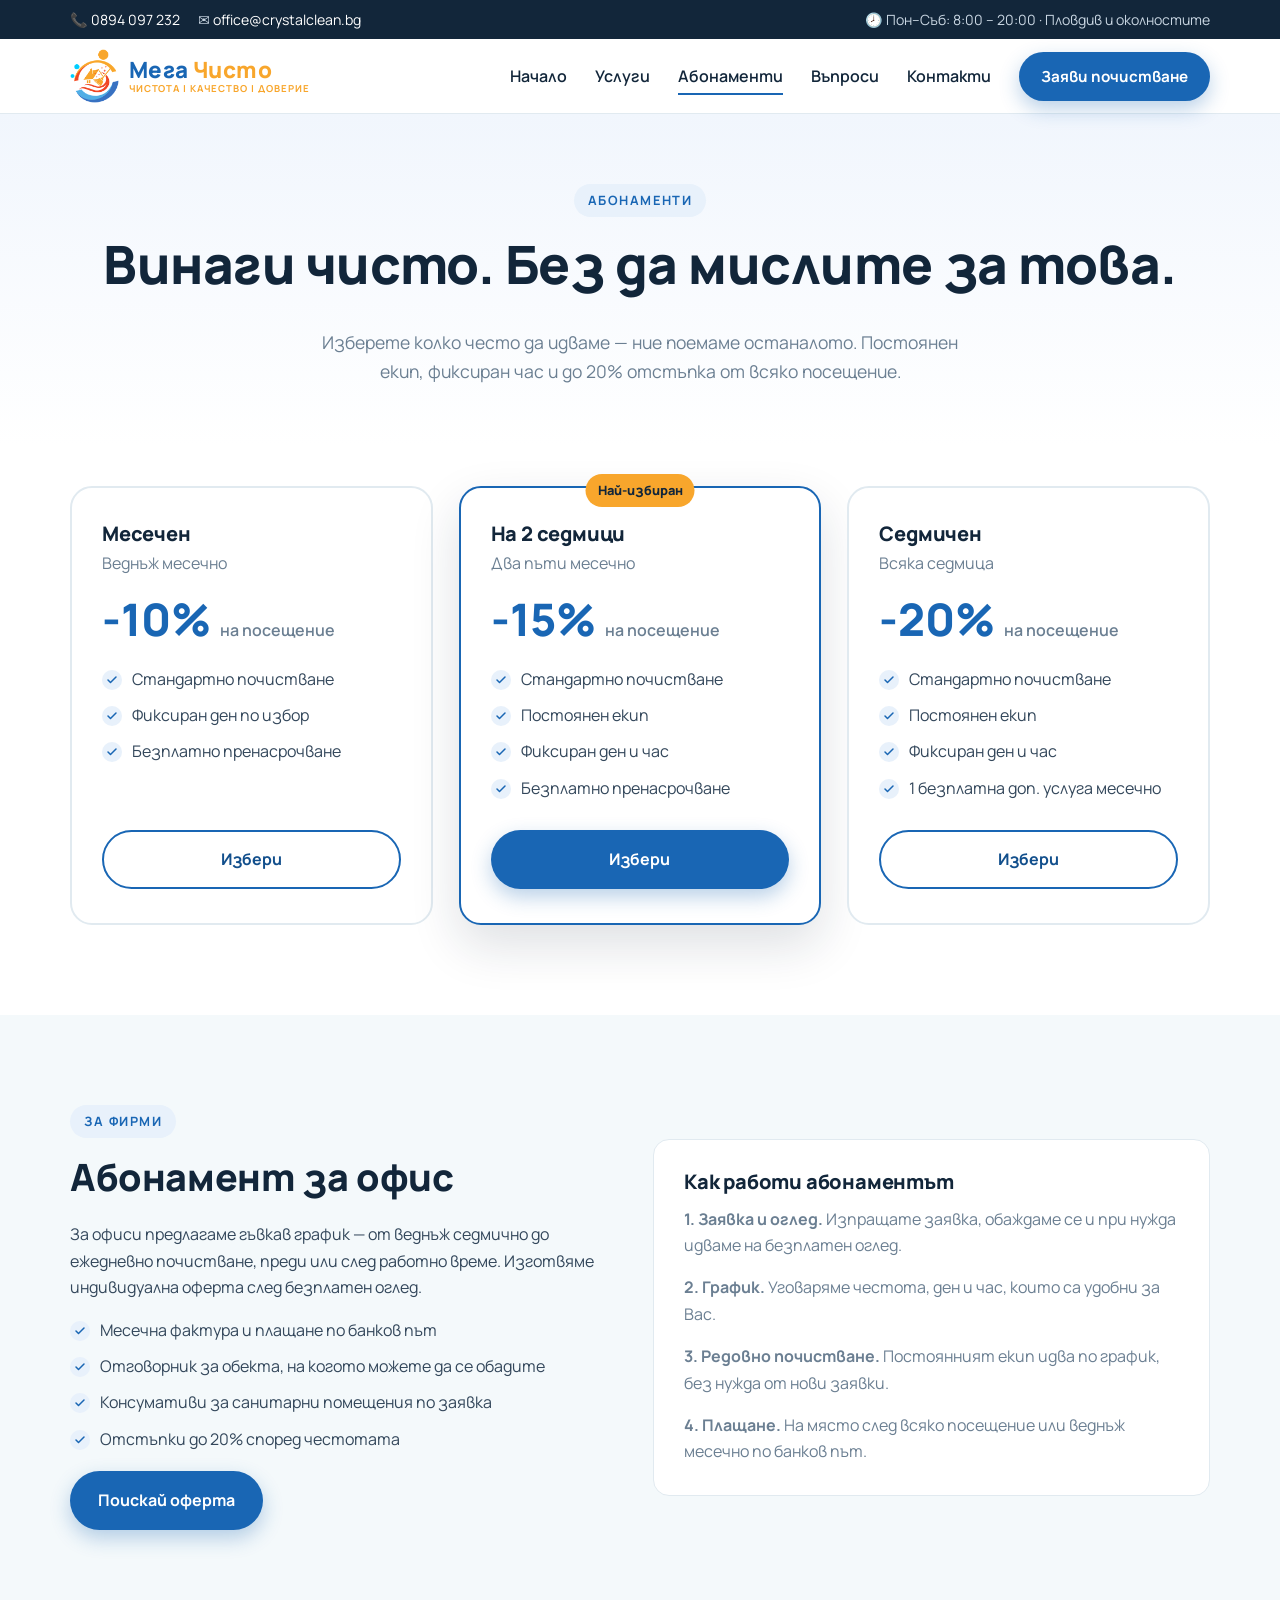
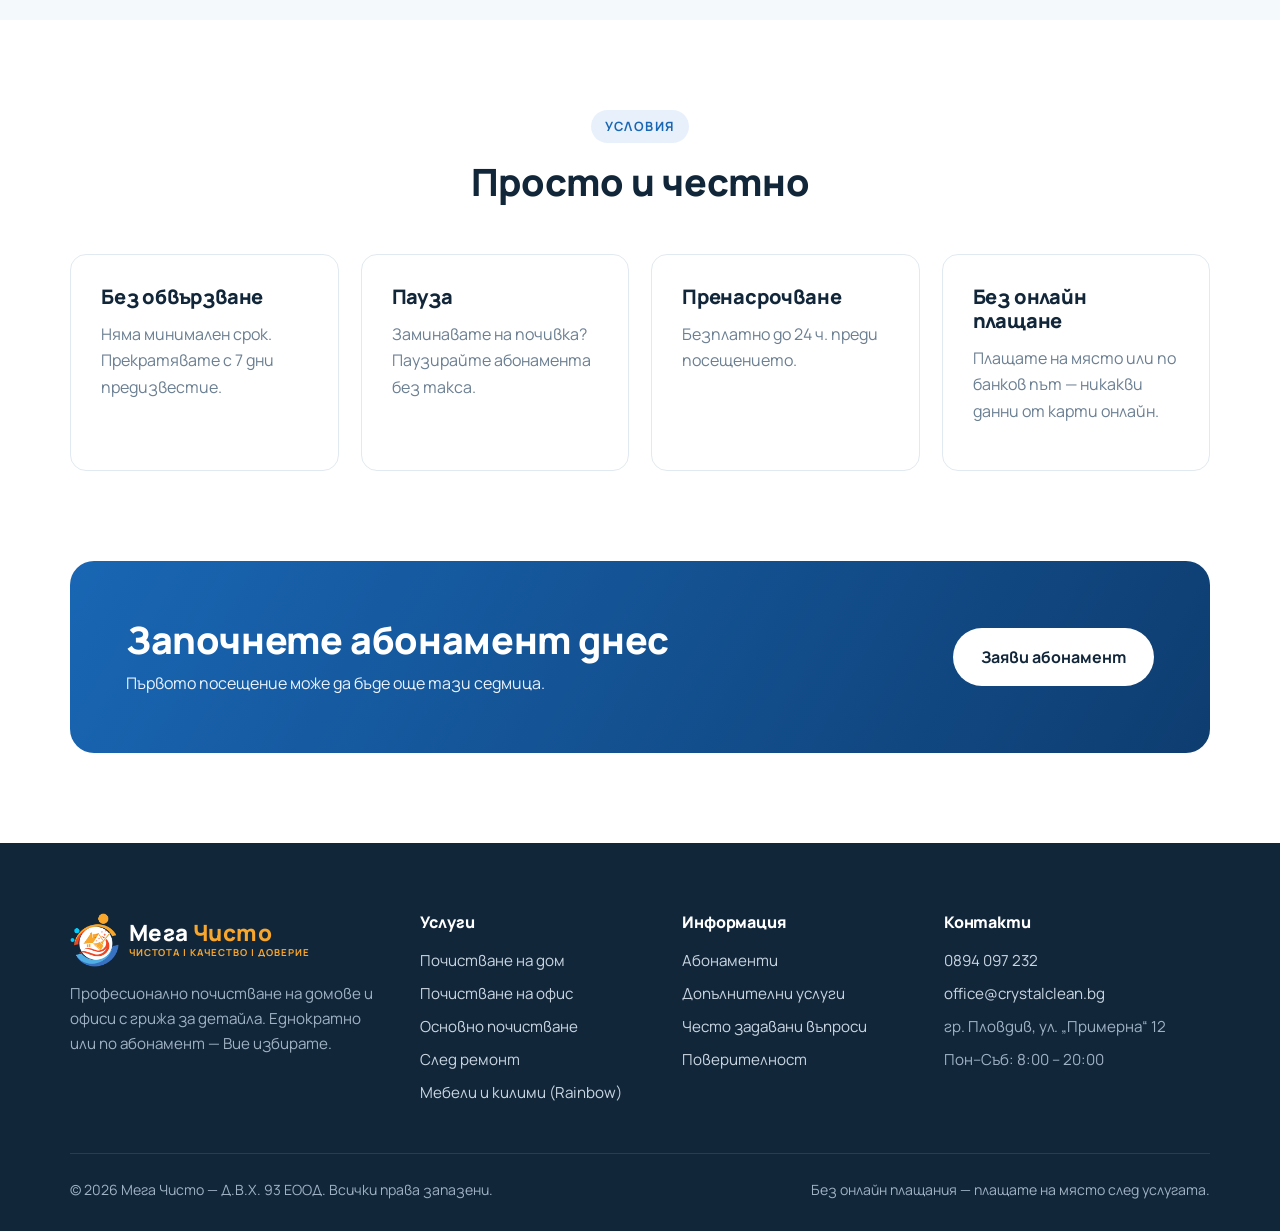
==== commit 3ebc395b: "Марка „Мега Чисто“ (юридическо лице Д.В.Х. 93 ЕООД) Co-Authored-By: Claude Opus 5.5 <noreply@anthrop" ====
--- a/abonamenti.html
+++ b/abonamenti.html
@@ -3,7 +3,7 @@
 <head>
   <meta charset="utf-8">
   <meta name="viewport" content="width=device-width, initial-scale=1">
-  <title>Абонаментно почистване в Пловдив — Д.В.Х. 93</title>
+  <title>Абонаментно почистване в Пловдив — Мега Чисто</title>
   <meta name="description" content="Абонаментно почистване на дом и офис в Пловдив — седмично, на 2 седмици или месечно с до 20% отстъпка. Без дългосрочен договор.">
   <link rel="icon" href="img/favicon-64.png" type="image/png">
   <link rel="apple-touch-icon" href="img/apple-touch-icon.png">
--- a/css/style.css
+++ b/css/style.css
@@ -1,5 +1,5 @@
 /* ==========================================================
-   Д.В.Х. 93 — основни стилове
+   Мега Чисто — основни стилове
    ========================================================== */
 
 :root {
@@ -768,3 +768,4 @@
 .logo-name { color: var(--primary); font-weight: 800; font-size: 1.4rem; letter-spacing: 0.02em; }
 .logo-tag { color: var(--accent); font-weight: 700; font-size: 0.6rem; letter-spacing: 0.1em; text-transform: uppercase; margin-top: 2px; }
 .site-footer .logo-name { color: #fff; }
+.logo-accent { color: var(--accent); }
